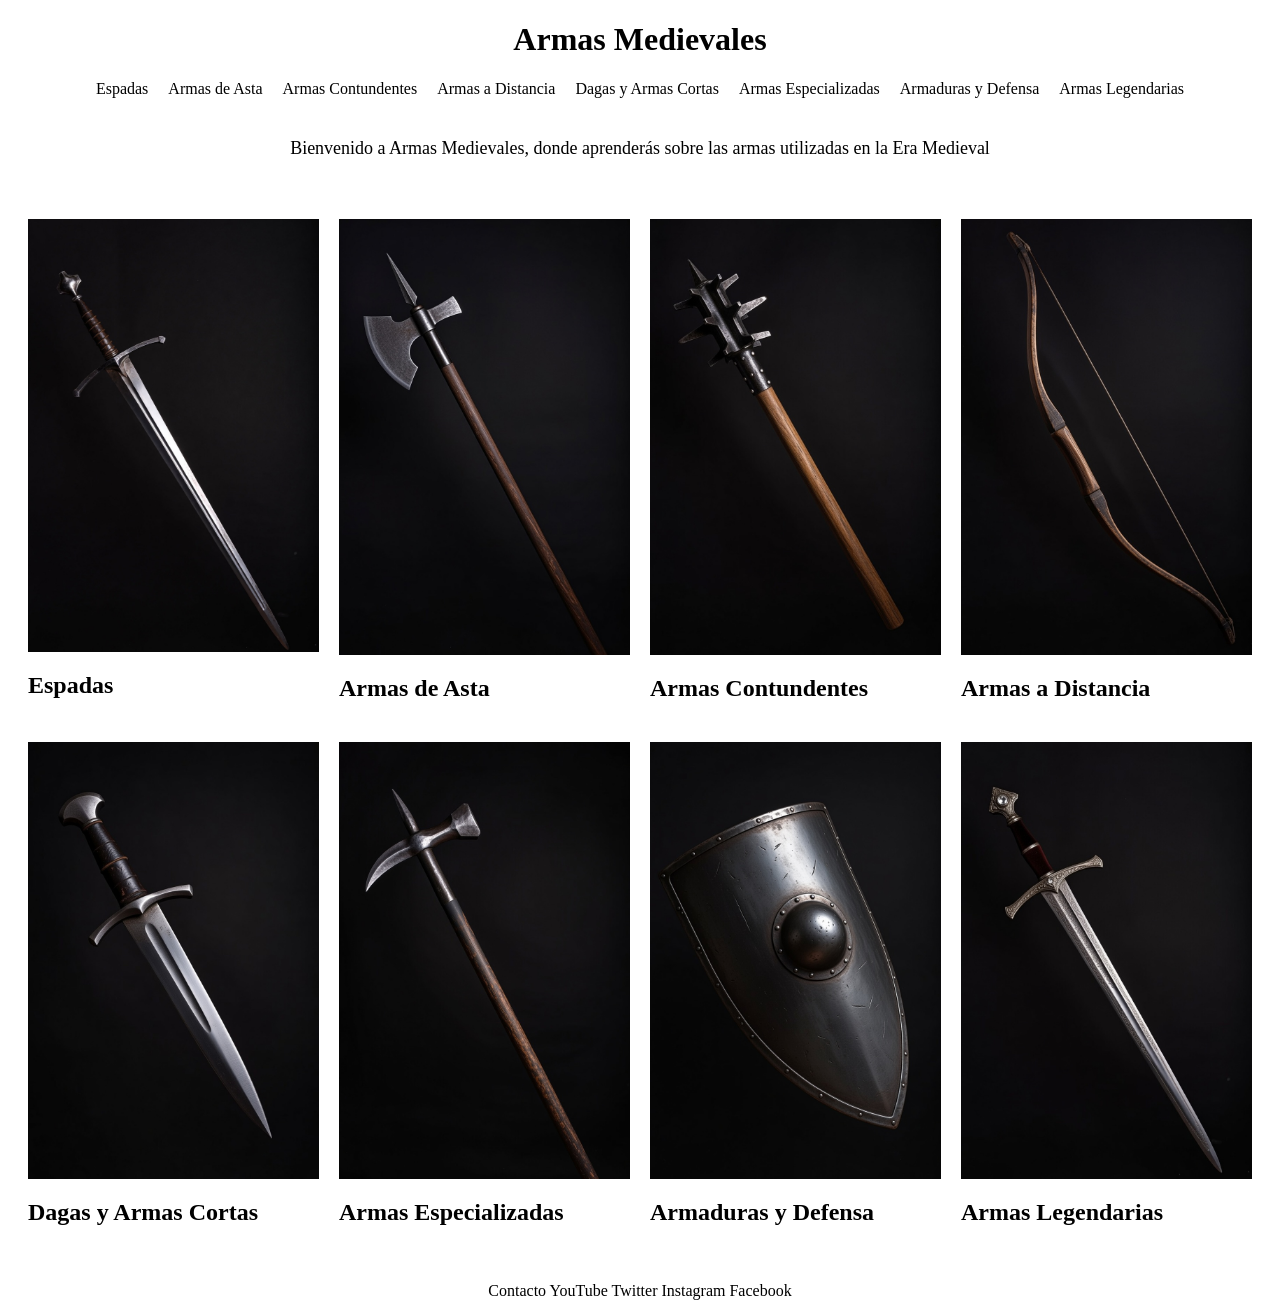
==== index.html @ de269f5e "Proyecto Base" ====
<!DOCTYPE html>
<html lang="es">
<head>
    <meta charset="UTF-8">
    <meta name="viewport" content="width=device-width, initial-scale=1.0">
    <link rel="stylesheet" href="css/main.css">
    <title>Armas Medievales</title>
</head>
<body>
    <header>
        <h1>
            <a href="index.html">Armas Medievales</a>
        </h1>
        <nav>
            <ul>
                <li><a href="pages/espadas.html">Espadas</a></li>
                <li><a href="pages/armas-de-asta.html">Armas de Asta</a></li>
                <li><a href="pages/armas-contundentes.html">Armas Contundentes</a></li>
                <li><a href="pages/armas-a-distancia.html">Armas a Distancia</a></li>
                <li><a href="pages/dagas-y-armas-cortas.html">Dagas y Armas Cortas</a></li>
                <li><a href="pages/armas-especializadas.html">Armas Especializadas</a></li>
                <li><a href="pages/armaduras-y-defensa.html">Armaduras y Defensa</a></li>
                <li><a href="pages/armas-legendarias.html">Armas Legendarias</a></li>
            </ul>
        </nav>
    </header>
    <main>
        <section>
            <p class="mensaje-bienvenida">
                Bienvenido a Armas Medievales, donde aprenderás sobre las armas utilizadas en la Era Medieval
            </p>
        </section>
        <section class="categorias">
            <article>
                <a href="pages/espadas.html">
                    <img src="img/espadas.png" alt="Espadas">
                    <h2>Espadas</h2>
                </a>
            </article>
            <article>
                <a href="pages/armas-de-asta.html">
                    <img src="img/armas-de-asta.jpg" alt="Armas de Asta">
                    <h2>Armas de Asta</h2>
                </a>
            </article>
            <article>
                <a href="pages/armas-contundentes.html">
                    <img src="img/armas-contundentes.jpg" alt="Armas Contundentes">
                    <h2>Armas Contundentes</h2>
                </a>
            </article>
            <article>
                <a href="pages/armas-a-distancia.html">
                    <img src="img/armas-a-distancia.jpg" alt="Armas a Distancia">
                    <h2>Armas a Distancia</h2>
                </a>
            </article>
            <article>
                <a href="pages/dagas-y-armas-cortas.html">
                    <img src="img/dagas-y-armas-cortas.jpg" alt="Dagas y Armas Cortas">
                    <h2>Dagas y Armas Cortas</h2>
                </a>
            </article>
            <article>
                <a href="pages/armas-especializadas.html">
                    <img src="img/armas-especializadas.jpg" alt="Armas Especializadas">
                    <h2>Armas Especializadas</h2>
                </a>
            </article>
            <article>
                <a href="pages/armaduras-y-defensa.html">
                    <img src="img/armaduras-y-defensa.jpg" alt="Armas y Defensa">
                    <h2>Armaduras y Defensa</h2>
                </a>
            </article>
            <article>
                <a href="pages/armas-legendarias.html">
                    <img src="img/armas-legendarias.jpg" alt="Armas Legendarias">
                    <h2>Armas Legendarias</h2>
                </a>
            </article>
        </section>
    </main>
    <footer>
        <p>
            <a href="pages/contacto.html">Contacto</a>
            <a href="#">YouTube</a>
            <a href="#">Twitter</a>
            <a href="#">Instagram</a>
            <a href="#">Facebook</a>
        </p>
    </footer>
</body>
</html>
---- css/main.css ----
a{
    text-decoration: none;
    color: black;
}

/*Las dos filas con cuatro columnas del index*/
.categorias {
    display: grid;
    grid-template-columns: repeat(4, 1fr);
    gap: 20px;
    padding: 20px;
}

/*Para que las imágenes no superen a sus contenedores*/
.categorias img {
    width: 100%;
    height: auto;
    display: block;
}

/*Estilizar la barra de navegación*/
nav ul {
    display: flex;
    list-style: none;
    padding: 0;
    margin: 0;
    gap: 20px;
    justify-content: center;
    align-items: center;
}

/*Centrar los títulos de cada página*/
header h1 {
    text-align: center;
}

footer {
    text-align: center;
}

/*Estilizar el mensaje de bienvenida*/
.mensaje-bienvenida {
    text-align: center;
    font-size: large;
    margin: 40px 0;
}


/*Colocar cada página con la imagen a la izquierda y la descripción a la derecha*/

.pagina-arma {
    display: flex;
    gap: 40px;
    padding: 20px;
    align-items: flex-start;
}

.arma-imagen {
    width: 300px;
    max-width: 100%;
    height: auto;
}

.arma-contenido {
    flex: 1;
}

/**/
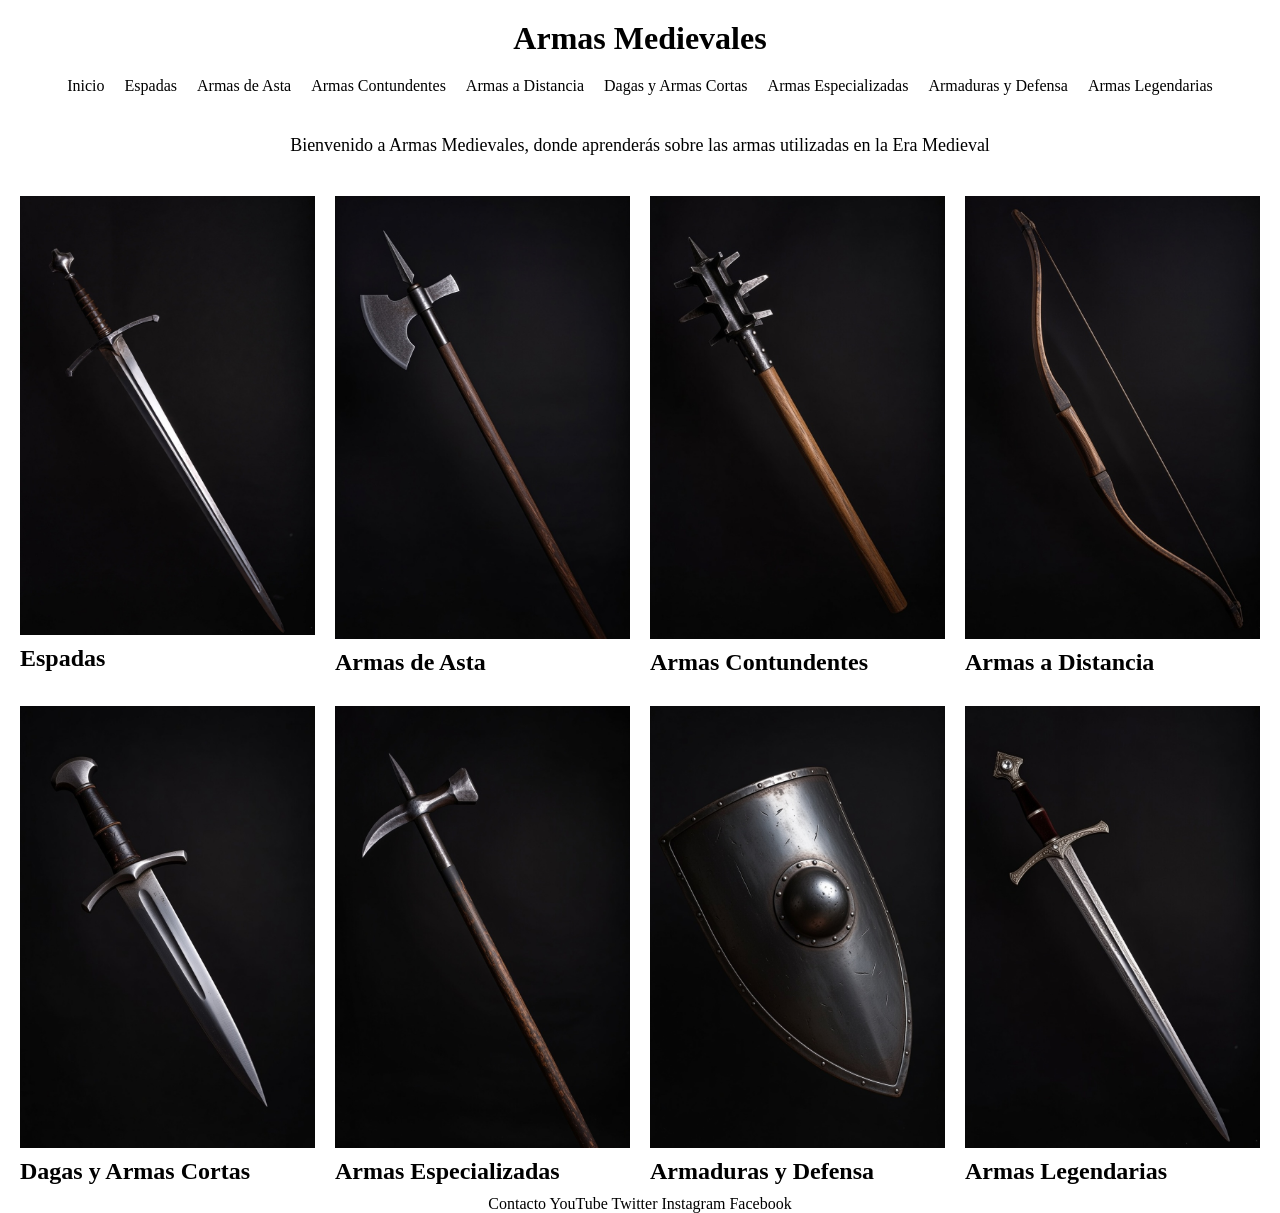
==== commit d882dc2b: "Barra de navegación actualizada" ====
--- a/index.html
+++ b/index.html
@@ -13,6 +13,7 @@
         </h1>
         <nav>
             <ul>
+                <li><a href="index.html">Inicio</a></li>
                 <li><a href="pages/espadas.html">Espadas</a></li>
                 <li><a href="pages/armas-de-asta.html">Armas de Asta</a></li>
                 <li><a href="pages/armas-contundentes.html">Armas Contundentes</a></li>
--- a/css/main.css
+++ b/css/main.css
@@ -1,37 +1,56 @@
+/* NOTA GLOBAL: Se está usando Mobile First */
+
+
+/*Reset*/
+*{
+    padding: 0;
+    margin: 0;
+    box-sizing: border-box;
+}
+
 a{
     text-decoration: none;
     color: black;
 }
 
-/*Las dos filas con cuatro columnas del index*/
+body{
+    font-family: revert;
+}
+
+/* Se define la tabla como una columna con las filas que sean necesarias */
 .categorias {
     display: grid;
-    grid-template-columns: repeat(4, 1fr);
+    grid-template-columns: 1fr;
     gap: 20px;
-    padding: 20px;
+    margin: 0 20px;
 }
 
 /*Para que las imágenes no superen a sus contenedores*/
 .categorias img {
+    display: block;
     width: 100%;
-    height: auto;
-    display: block;
+}
+
+.categorias h2{
+    margin: 10px 0;
+}
+
+/*Estilizar el título de cada página*/
+header h1 {
+    text-align: center;
+    margin: 20px;
 }
 
 /*Estilizar la barra de navegación*/
 nav ul {
     display: flex;
+    flex-direction: column;
     list-style: none;
     padding: 0;
     margin: 0;
     gap: 20px;
     justify-content: center;
     align-items: center;
-}
-
-/*Centrar los títulos de cada página*/
-header h1 {
-    text-align: center;
 }
 
 footer {
@@ -45,24 +64,48 @@
     margin: 40px 0;
 }
 
-
-/*Colocar cada página con la imagen a la izquierda y la descripción a la derecha*/
+/*Colocar cada página con la imagen arriba y la descripción abajo*/
 
 .pagina-arma {
     display: flex;
+    flex-direction: column;
     gap: 40px;
-    padding: 20px;
+    margin: 20px;
     align-items: flex-start;
 }
 
-.arma-imagen {
-    width: 300px;
-    max-width: 100%;
-    height: auto;
+.arma-imagen{
+    width: 100%;
 }
 
-.arma-contenido {
-    flex: 1;
+/**/
+
+h2{
+    margin-bottom: 10px;
 }
 
-/**/+h3{
+    margin: 10px 0;
+}
+
+@media (min-width: 1024px) {
+
+    /*La barra de navegación se vuelve horizontal*/
+    nav ul{
+        flex-direction: row;
+    }
+
+    /*Una tabla de cuatro columnas*/
+    .categorias{
+        grid-template-columns: repeat(4, 1fr);
+    }
+
+    /*La página de información de cada arma se vuelve horizontal*/
+    .pagina-arma{
+        flex-direction: row;
+    }
+
+    .arma-imagen {
+        width: 300px;
+    }
+}
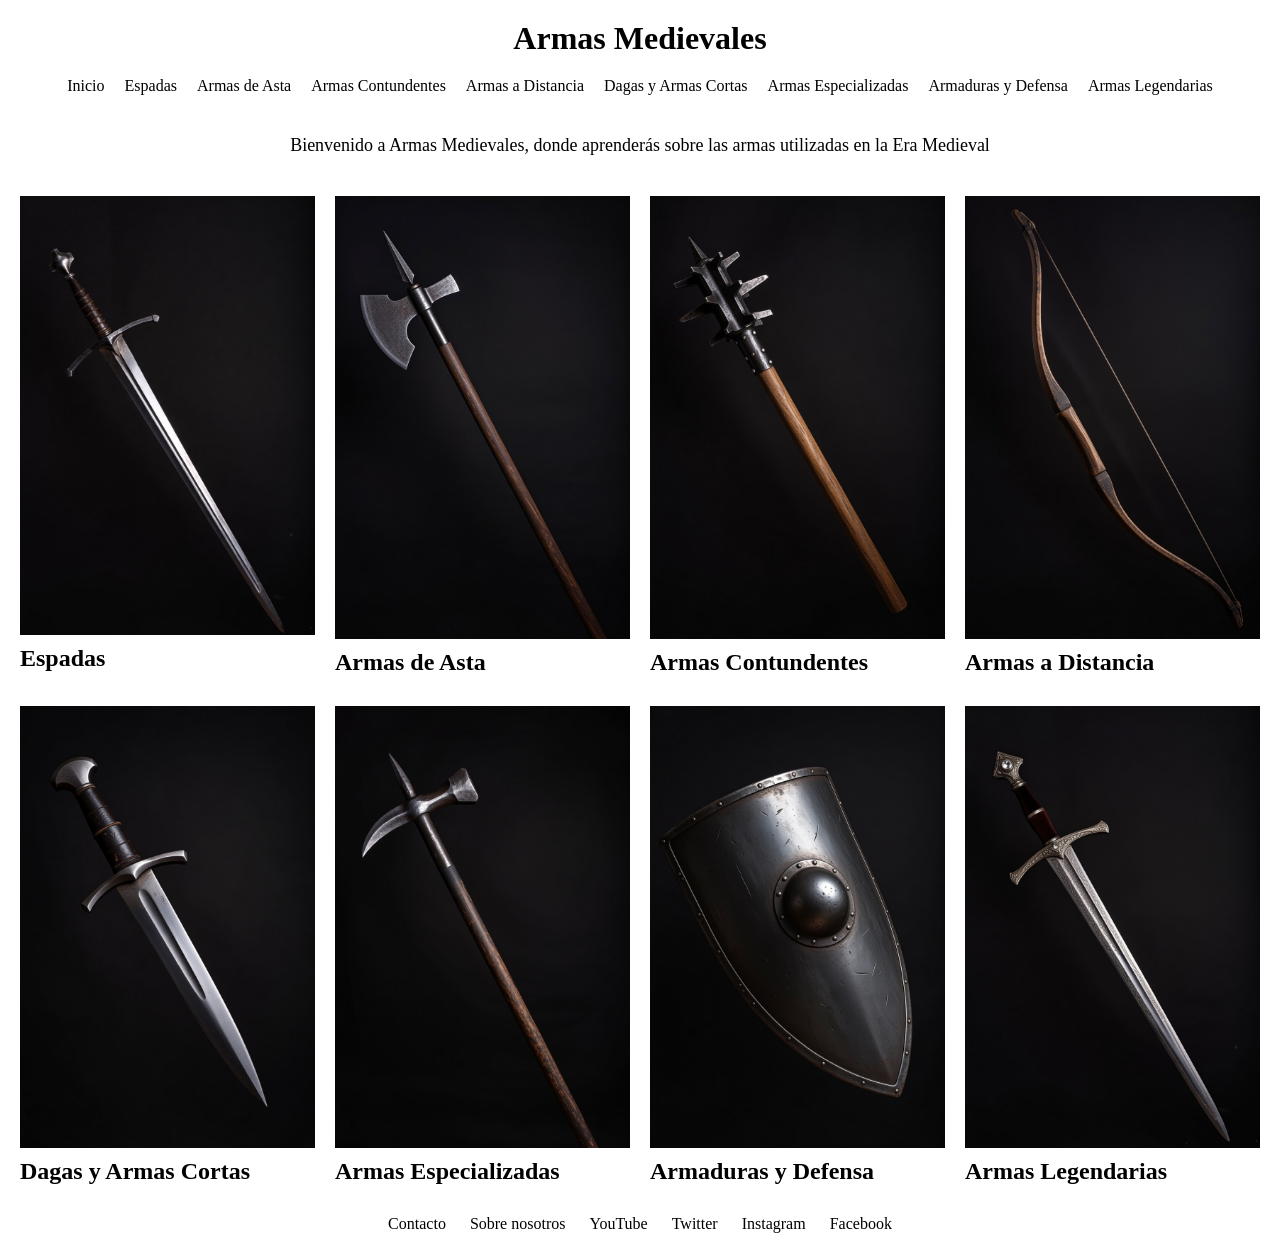
==== commit fdb8eadc: "Agregada página de Sobre Nosotros" ====
--- a/index.html
+++ b/index.html
@@ -85,6 +85,7 @@
     <footer>
         <p>
             <a href="pages/contacto.html">Contacto</a>
+            <a href="pages/sobre-nosotros.html">Sobre nosotros</a>
             <a href="#">YouTube</a>
             <a href="#">Twitter</a>
             <a href="#">Instagram</a>
--- a/css/main.css
+++ b/css/main.css
@@ -15,24 +15,6 @@
 
 body{
     font-family: revert;
-}
-
-/* Se define la tabla como una columna con las filas que sean necesarias */
-.categorias {
-    display: grid;
-    grid-template-columns: 1fr;
-    gap: 20px;
-    margin: 0 20px;
-}
-
-/*Para que las imágenes no superen a sus contenedores*/
-.categorias img {
-    display: block;
-    width: 100%;
-}
-
-.categorias h2{
-    margin: 10px 0;
 }
 
 /*Estilizar el título de cada página*/
@@ -55,6 +37,11 @@
 
 footer {
     text-align: center;
+    margin: 20px;
+}
+
+footer a{
+    margin: 0 10px;
 }
 
 /*Estilizar el mensaje de bienvenida*/
@@ -62,6 +49,24 @@
     text-align: center;
     font-size: large;
     margin: 40px 0;
+}
+
+/* Se define la tabla como una columna con las filas que sean necesarias */
+.categorias {
+    display: grid;
+    grid-template-columns: 1fr;
+    gap: 20px;
+    margin: 0 20px;
+}
+
+/*Para que las imágenes no superen a sus contenedores*/
+.categorias img {
+    display: block;
+    width: 100%;
+}
+
+.categorias h2{
+    margin: 10px 0;
 }
 
 /*Colocar cada página con la imagen arriba y la descripción abajo*/
@@ -88,6 +93,10 @@
     margin: 10px 0;
 }
 
+.pagina-sobre-nosotros{
+    margin: 20px;
+}
+
 @media (min-width: 1024px) {
 
     /*La barra de navegación se vuelve horizontal*/
